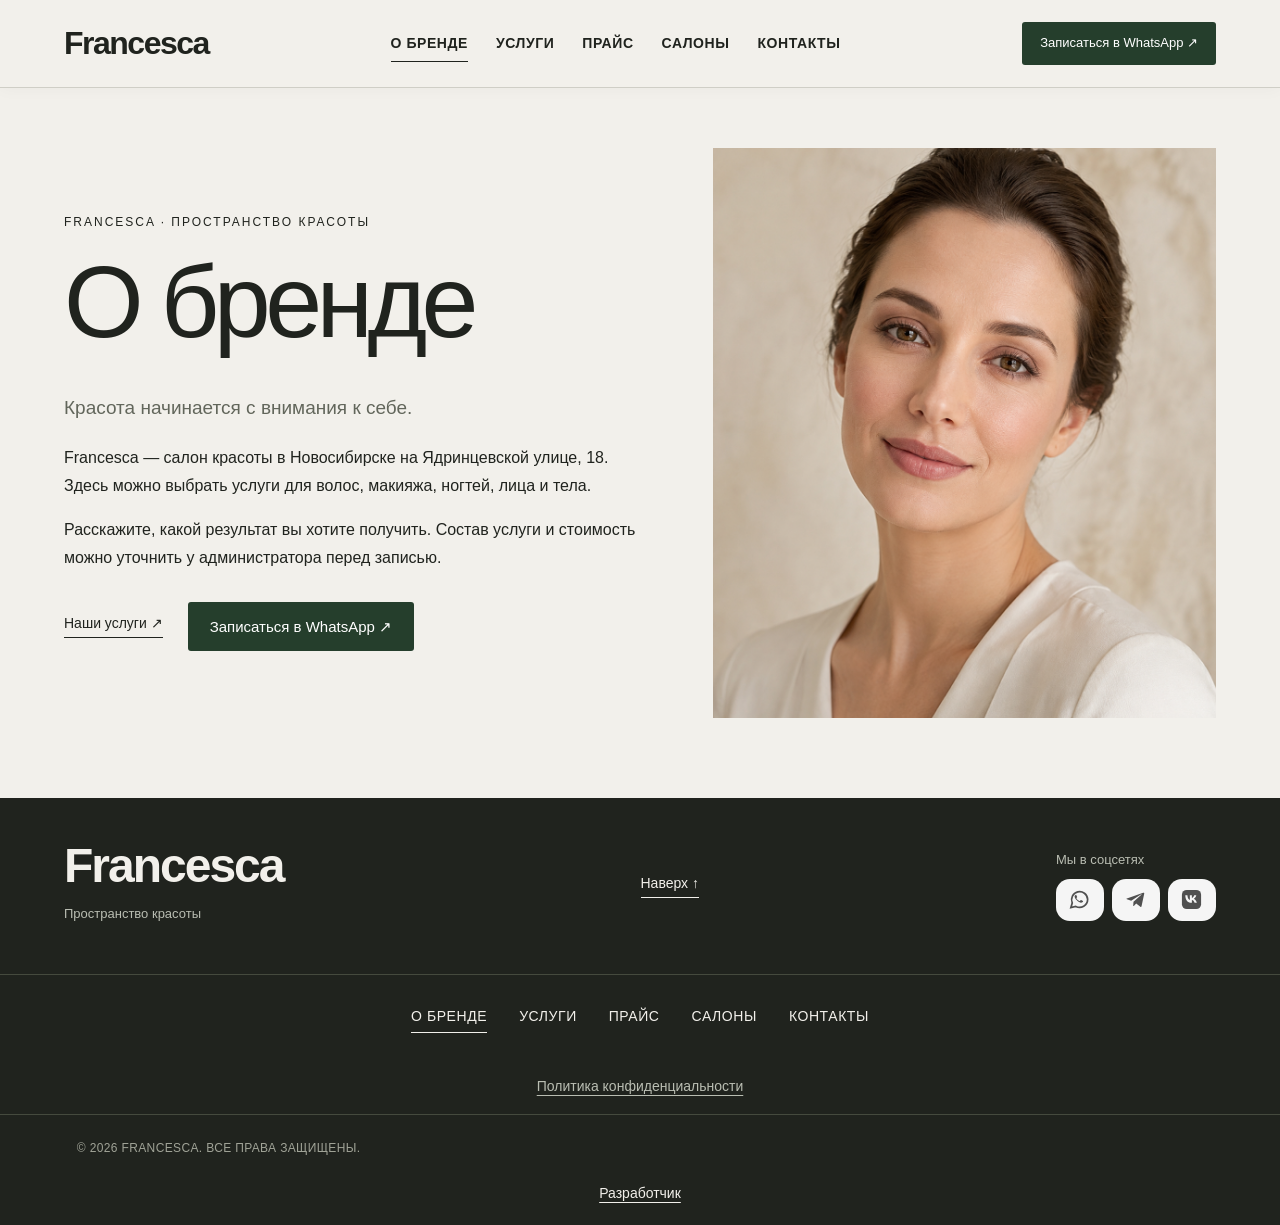
==== about.html @ befc6497 "Публикация сайта Francesca" ====
<!doctype html><html lang="ru"><head><meta charset="utf-8"><meta name="viewport" content="width=device-width,initial-scale=1"><title>Francesca — О бренде</title><meta name="description" content="О бренде студии красоты Francesca в Новосибирске"><style>
:root{--bg:#f2f0eb;--ink:#20231e;--line:#cfcec6;--accent:#b2c29b}*{box-sizing:border-box}html{scroll-behavior:smooth}body{margin:0;background:var(--bg);color:var(--ink);font:16px Arial,sans-serif}a{color:inherit;text-decoration:none}header{display:flex;align-items:center;justify-content:space-between;padding:25px 5%;border-bottom:1px solid var(--line)}.logo{font-size:48px;font-weight:800;letter-spacing:-4px}.brand-note{font-size:12px;letter-spacing:2px;margin-left:25px}.toplink{font-size:14px;border-bottom:1px solid;padding-bottom:6px}main{max-width:1500px;margin:auto;padding:0 5%}.hero{padding:65px 0 50px}.eyebrow{text-transform:uppercase;font-size:12px;letter-spacing:2px}.hero-row{display:flex;align-items:flex-end;justify-content:space-between;gap:30px}h1{font-size:clamp(90px,14vw,190px);line-height:1;margin:22px 0 0;font-weight:400;letter-spacing:-.075em}.intro{max-width:325px;line-height:1.6;margin-bottom:12px;color:#62665b}.ribbon{overflow:hidden;background:var(--ink);color:var(--bg);padding:18px 0;white-space:nowrap;font-size:13px;letter-spacing:3px}.ribbon-track{display:flex;width:max-content;animation:marquee 30s linear infinite;will-change:transform}.ribbon span{display:block;flex-shrink:0;padding-right:2em} @keyframes marquee{from{transform:translateX(0)}to{transform:translateX(-50%)}} @media(prefers-reduced-motion:reduce){.ribbon-track{animation:none}}.content{display:grid;grid-template-columns:250px 1fr;gap:65px;padding:50px 0 90px}aside{align-self:start;position:sticky;top:25px}.section-label{font-size:12px;letter-spacing:2px;margin-bottom:25px;color:#6f7467}nav{display:grid;gap:6px}nav a{padding:14px 10px;border-bottom:1px solid var(--line);font-size:14px;display:flex;gap:13px}nav a:hover{background:#e0e4d6}nav small{color:#818677}aside p{font-size:13px;line-height:1.6;color:#74776d;margin-top:35px}.search{display:flex;align-items:center;border-bottom:1px solid var(--ink);gap:15px;padding:5px 0 17px;margin-bottom:40px}.search input{font:inherit;background:none;border:0;outline:none;width:100%;color:var(--ink)}.search:focus-within{outline:2px solid #718357;outline-offset:6px}.clear{background:none;border:0;font-size:22px;cursor:pointer;padding:0 8px}.group{scroll-margin-top:25px;border-bottom:1px solid var(--ink)}summary{list-style:none;cursor:pointer;padding:28px 0;display:flex;align-items:center;gap:24px}summary::-webkit-details-marker{display:none}.number{font-size:13px;color:#747a69}.group-title{flex:1}.group-title small{display:block;font-size:12px;letter-spacing:.04em;color:#717669;margin-bottom:9px}h2{font-weight:400;font-size:clamp(24px,3vw,36px);letter-spacing:-1px;margin:0}.plus{font-size:29px;font-weight:300}.group[open] .plus{transform:rotate(45deg)}.rows{padding:0 0 25px 42px}.row{display:flex;justify-content:space-between;gap:20px;padding:19px 0;border-top:1px solid var(--line);line-height:1.4}.price{white-space:nowrap;color:#666d5d;font-size:14px}.note{font-size:13px;color:#787d70;line-height:1.6;padding-top:25px}.empty{padding:30px 0;color:#6f7467}footer{background:var(--ink);color:var(--bg);padding:40px 5%;display:flex;align-items:center;justify-content:space-between;gap:20px}footer p{font-size:13px;color:#b9bdb2}.footer-brand{font-size:65px;letter-spacing:-5px;font-weight:bold}button,a,summary{-webkit-tap-highlight-color:transparent}a:focus-visible,summary:focus-visible,button:focus-visible{outline:2px solid #718357;outline-offset:5px}@media(max-width:760px){header{padding:20px 6%}.brand-note{display:none}.hero{padding:42px 0 30px}.hero-row{display:block}.intro{margin-top:25px}.content{display:block;padding-top:28px}aside{position:static;margin-bottom:28px}nav{display:flex;overflow-x:auto;gap:10px;padding-bottom:10px}nav a{white-space:nowrap;border:1px solid var(--line);padding:12px}.section-label,aside p{display:none}.rows{padding-left:0}summary{gap:15px}.row{font-size:15px}.price{font-size:12px}footer{align-items:flex-start}.ribbon{font-size:12px}.toplink{font-size:13px}}
.booking{display:inline-flex;align-items:center;justify-content:center;background:#253e2c;color:#fff;padding:15px 22px;font-size:15px;border-radius:3px;line-height:1.3;text-align:center;transition:background .2s}.booking:hover{background:#365b40}.booking-bottom{margin-top:22px}.header-actions{display:flex;align-items:center;gap:24px}@media(max-width:760px){.header-actions{gap:10px}.header-actions .toplink{display:none}.booking{font-size:14px;padding:13px 16px}} .location{border-top:1px solid var(--line);padding:45px 0 55px;display:flex;justify-content:space-between;align-items:center;gap:25px}.location h2{margin:14px 0}.location p{line-height:1.6;margin:0;color:#62665b}.location a{white-space:nowrap}@media(max-width:760px){.location{align-items:flex-start;flex-direction:column;padding:30px 0 40px}} .socials{display:flex;flex-direction:column;gap:12px}.socials-label{font-size:13px;color:#b9bdb2}.telegram-link{display:inline-flex;align-items:center;gap:10px;font-size:15px}.telegram-link svg{width:38px;height:38px;flex-shrink:0}.telegram-link:hover{color:#8bd0f5}@media(max-width:760px){footer{flex-wrap:wrap}.socials{order:3;flex-basis:100%;padding-top:20px;border-top:1px solid #4b5046}} .service-detail{display:block;padding:0}.service-detail>summary{padding:21px 0;gap:15px;font-size:16px}.service-name{flex:1}.service-toggle{font-size:24px;transition:transform .2s}.service-detail[open]>summary .service-toggle{transform:rotate(45deg)}.service-copy{color:#62665b;font-size:15px;line-height:1.7;padding:0 15px 24px 0}.service-copy ul{padding-left:20px}.service-copy .draft{font-size:13px}.beauty-layout{display:grid;grid-template-columns:minmax(0,1.2fr) minmax(200px,.8fr);gap:30px;padding-bottom:25px;align-items:start}.beauty-layout .rows{padding-left:0}.beauty-photo{margin:0}.beauty-photo img{display:block;width:100%;aspect-ratio:3/4;object-fit:cover}.beauty-photo figcaption{font-size:12px;color:#74776d;margin-top:10px}.content{grid-template-columns:200px minmax(0,1fr);gap:35px}@media(max-width:1050px){.beauty-layout{grid-template-columns:1fr}.beauty-photo{grid-row:1}.beauty-photo img{max-height:400px;object-position:center 35%}}@media(max-width:760px){.content{display:block}.service-detail>summary{font-size:15px;gap:10px}}.beauty-photo img{width:100%;height:auto;aspect-ratio:4/5;max-height:590px;object-fit:cover;object-position:center 30%}@media(max-width:1050px){.beauty-photo{width:min(100%,440px);justify-self:center}.beauty-photo img{height:auto;max-height:440px;aspect-ratio:4/5}}@media(max-width:760px){.beauty-photo{width:min(100%,360px)}.beauty-photo img{max-height:400px}} .beauty-photo img{transition:transform .55s ease,box-shadow .55s ease;transform-origin:center}@media(hover:hover) and (pointer:fine){.beauty-photo img:hover{box-shadow:0 18px 35px rgba(32,35,30,.16)}}@media(prefers-reduced-motion:reduce){.beauty-photo img{transition:none}.beauty-photo img:hover{transform:none}} .photo-tilt-surface{perspective:950px}.photo-tilt-surface img{transform:rotateX(var(--photo-x,0deg)) rotateY(var(--photo-y,0deg));transition:transform .4s ease-out,box-shadow .4s ease-out;backface-visibility:hidden}.photo-tilt-surface.is-tracking img{transition:transform .12s ease-out,box-shadow .4s ease-out}@media(prefers-reduced-motion:reduce){.photo-tilt-surface img{transform:none!important;transition:none!important}}.makeup-section-heading{display:flex;align-items:center;gap:24px;padding:28px 0}@media(max-width:760px){.makeup-section-heading{gap:15px}} 
.site-header{position:sticky;top:0;z-index:100;background:rgba(242,240,235,.96);backdrop-filter:blur(14px);min-height:88px;padding:16px 5%;gap:25px;box-shadow:0 2px 15px #20231e08}.site-header .logo{font-size:42px}.site-nav{display:flex;align-items:center;justify-content:center;gap:28px;padding:0;overflow:visible}.site-nav a{display:block;white-space:nowrap;padding:10px 0;border:0;border-bottom:1px solid transparent;font-size:14px;font-weight:600;text-transform:uppercase;letter-spacing:.04em}.site-nav a:hover{background:none;border-bottom-color:var(--ink)}.site-nav a[aria-current=page]{border-bottom-color:var(--ink)}.site-header .booking{font-size:13px;padding:13px 18px;white-space:nowrap}aside{top:110px}.group{scroll-margin-top:110px}html{scroll-padding-top:110px}.page-main{min-height:70vh;padding-top:60px;padding-bottom:80px}.page-main h1{font-size:clamp(56px,8vw,110px);letter-spacing:-.055em;margin:22px 0 38px}.page-main p{line-height:1.75}.page-lead{max-width:650px;color:#62665b;font-size:19px}.brand-layout{display:grid;grid-template-columns:1.15fr 1fr;gap:70px;align-items:center}.brand-layout img{width:100%;max-height:570px;object-fit:cover;aspect-ratio:4/5}.page-actions{display:flex;gap:25px;align-items:center;margin-top:30px;flex-wrap:wrap}.service-grid{display:grid;grid-template-columns:repeat(3,1fr);gap:35px;margin-top:40px}.service-card img{width:100%;aspect-ratio:4/5;object-fit:cover;max-height:350px}.service-card h2{font-size:26px;margin:20px 0 10px}.service-card p{color:#62665b}.service-card .toplink{display:inline-block;margin:8px 0 20px}.address-panel{padding:35px 0;border-top:1px solid var(--line);border-bottom:1px solid var(--line);margin:30px 0;max-width:850px}.contact-list{max-width:850px}.contact-item{padding:25px 0;border-bottom:1px solid var(--line);display:flex;justify-content:space-between;gap:20px;align-items:center}.contact-item h2{font-size:25px}.contact-item p{margin:8px 0 0;color:#62665b}@media(max-width:1050px){.site-nav{gap:16px}.site-header{gap:15px}.site-header .booking{max-width:155px;white-space:normal}.service-grid{grid-template-columns:repeat(2,1fr)}}@media(max-width:760px){.site-header{flex-wrap:wrap;padding:12px 6%;gap:8px;min-height:120px}.site-header .logo{font-size:36px}.site-header .booking{margin-left:auto;max-width:none}.site-nav{order:3;flex-basis:100%;justify-content:flex-start;overflow-x:auto;gap:23px;padding:4px 0;flex-wrap:nowrap}.site-nav a{font-size:12px;white-space:nowrap;padding:8px 0}.brand-layout{grid-template-columns:1fr;gap:30px}.brand-layout img{max-height:420px}.service-grid{grid-template-columns:1fr}.page-main{padding-top:35px}.contact-item{align-items:flex-start;flex-direction:column}.group{scroll-margin-top:145px}html{scroll-padding-top:145px}}
.developer-credit{background:#20231e;color:#b9bdb2;border-top:1px solid #454a3e;padding:20px 6%;text-align:center;font-size:14px;line-height:1.6}.developer-credit a{color:#f2f0eb;text-decoration:underline;text-underline-offset:4px}.developer-credit a:hover{color:#8bd0f5}.site-header .logo{font-size:32px;letter-spacing:-1.5px;font-weight:600}.footer-brand{font-size:48px;letter-spacing:-2px}.brand-word{font-size:clamp(60px,16vw,230px);letter-spacing:-.065em}.home .site-header .logo{font-size:32px}@media(max-width:1050px){.site-nav{gap:16px}.site-header{gap:15px;padding-left:3%;padding-right:3%}.site-header .logo,.home .site-header .logo{font-size:27px}}@media(max-width:760px){.site-header .logo,.home .site-header .logo{font-size:30px}.brand-word{font-size:16vw}.footer-brand{font-size:42px}}
.francesca-loader{position:fixed;inset:0;z-index:10000;background:#050505;color:#f5f4ef;display:grid;place-items:center;transition:opacity .65s ease,visibility .65s;pointer-events:all}.francesca-loader.is-ready{opacity:0;visibility:hidden;pointer-events:none}.loader-frame{width:min(360px,78vw);height:min(510px,73svh);border:1px solid #777;display:flex;flex-direction:column;align-items:center;justify-content:center;position:relative}.loader-name{font:400 clamp(25px,6vw,37px) Georgia,serif;letter-spacing:3px}.loader-label{font:12px Arial,sans-serif;letter-spacing:5px;color:#999;margin-top:16px}.loader-line{width:70px;height:1px;background:#292929;overflow:hidden;margin-top:38px}.loader-line:after{content:'';display:block;width:40%;height:100%;background:#eee;animation:loading-line 1.1s ease-in-out infinite}.loader-frame:after{content:'';position:absolute;inset:-1px;border:1px solid #ddd;animation:frame-glow 2s ease-in-out infinite;pointer-events:none}@keyframes loading-line{from{transform:translateX(-110%)}to{transform:translateX(360%)}}@keyframes frame-glow{50%{opacity:.2}}.home .hero-art{animation:living-flower 18s ease-in-out infinite alternate;transform-origin:58% 45%;filter:url(#flower-flow);will-change:transform}@keyframes living-flower{0%{transform:scale(1.04) rotate(-1deg)}50%{transform:scale(1.09) rotate(.5deg) translateY(-.6%)}100%{transform:scale(1.055) rotate(1.1deg) translateX(-.5%)}}@media(prefers-reduced-motion:reduce){.home .hero-art{animation:none;filter:none;transform:scale(1.04)}.loader-line:after,.loader-frame:after{animation:none}.francesca-loader{transition:none}}
.footer-nav{display:flex;justify-content:center;align-items:center;flex-wrap:wrap;gap:18px 32px;background:#20231e;color:#f2f0eb;padding:25px 6%;border-top:1px solid #454a3e}.footer-nav a{display:block;padding:8px 0;border:0;border-bottom:1px solid transparent;font-size:14px;letter-spacing:.04em;text-transform:uppercase}.footer-nav a:hover,.footer-nav a[aria-current="page"]{background:none;border-bottom-color:currentColor}@media(max-width:760px){.footer-nav{gap:12px 22px;overflow:visible}.footer-nav a{font-size:13px;padding:8px 0}}.copyright{background:#20231e;color:#a0a397;border-top:1px solid #454a3e;padding:24px 6%;font-size:12px;line-height:1.6;letter-spacing:.03em}.copyright+.developer-credit{border-top:0;padding-top:0}@media(max-width:760px){.copyright{text-align:center}}.social-links{display:flex;flex-wrap:wrap;gap:14px 22px}.social-link{display:inline-flex;align-items:center;gap:9px;font-size:14px}.social-link:hover{color:#8bd0f5}.social-icon{display:inline-flex;align-items:center;justify-content:center;width:32px;height:32px;border-radius:50%;color:white;font-size:18px}.telegram-icon{background:#229ed9}.whatsapp-icon{background:#21834b}.vk-icon{background:#0077ff;font-size:13px;font-weight:bold}footer{flex-wrap:wrap}.social-links{gap:8px}.social-links .social-link{display:inline-flex;align-items:center;justify-content:center;width:48px;height:42px;border-radius:14px;background:#f5f5f5;color:#505050;padding:0;transition:background .2s,transform .2s}.social-links .social-link:hover{background:#e3e3e3;color:#252525;transform:translateY(-2px)}.social-link svg{display:block;flex-shrink:0}@media(prefers-reduced-motion:reduce){.social-links .social-link{transition:none}.social-links .social-link:hover{transform:none}}.privacy-footer-link{background:#20231e;color:#b9bdb2;padding:20px 6%;text-align:center;font-size:14px}.privacy-footer-link a{text-decoration:underline;text-underline-offset:4px}.privacy-footer-link a:hover{color:#fff}</style></head><body><script>document.body.insertAdjacentHTML("afterbegin","<div class=\"francesca-loader\" role=\"status\" aria-live=\"polite\" aria-label=\"Francesca \u2014 \u0437\u0430\u0433\u0440\u0443\u0437\u043a\u0430\"><div class=\"loader-frame\"><div class=\"loader-name\">Francesca</div><div class=\"loader-line\" aria-hidden=\"true\"></div><div class=\"loader-label\">\u0417\u0410\u0413\u0420\u0423\u0417\u041a\u0410</div></div></div>");</script><header class="site-header"><a href="index.html" class="logo" aria-label="Francesca — главная страница">Francesca</a><nav class="site-nav" aria-label="Основная навигация"><a href="about.html" aria-current="page">О бренде</a><a href="services.html">Услуги</a><a href="maks.html">Прайс</a><a href="salons.html">Салоны</a><a href="contacts.html">Контакты</a></nav><a class="booking" href="https://wa.me/79134507711?text=%D0%97%D0%B4%D1%80%D0%B0%D0%B2%D1%81%D1%82%D0%B2%D1%83%D0%B9%D1%82%D0%B5%21%20%D0%A5%D0%BE%D1%87%D1%83%20%D0%B7%D0%B0%D0%BF%D0%B8%D1%81%D0%B0%D1%82%D1%8C%D1%81%D1%8F%20%D0%B2%20maks." target="_blank" rel="noopener noreferrer">Записаться в WhatsApp ↗</a></header><main class="page-main"><div class="brand-layout"><div><div class="eyebrow">Francesca · Пространство красоты</div><h1>О бренде</h1><p class="page-lead">Красота начинается с внимания к себе.</p><p>Francesca — салон красоты в Новосибирске на Ядринцевской улице, 18. Здесь можно выбрать услуги для волос, макияжа, ногтей, лица и тела.</p><p>Расскажите, какой результат вы хотите получить. Состав услуги и стоимость можно уточнить у администратора перед записью.</p><div class="page-actions"><a class="toplink" href="services.html">Наши услуги ↗</a><a class="booking" href="https://wa.me/79134507711?text=%D0%97%D0%B4%D1%80%D0%B0%D0%B2%D1%81%D1%82%D0%B2%D1%83%D0%B9%D1%82%D0%B5%21%20%D0%A5%D0%BE%D1%87%D1%83%20%D0%B7%D0%B0%D0%BF%D0%B8%D1%81%D0%B0%D1%82%D1%8C%D1%81%D1%8F%20%D0%B2%20maks." target="_blank" rel="noopener noreferrer">Записаться в WhatsApp ↗</a></div></div><img src="makeup.png" alt="Естественный макияж — вдохновение для образа" width="1086" height="1449"></div></main><footer><div><a href="index.html" class="footer-brand" aria-label="Francesca — главная страница">Francesca</a><p>Пространство красоты</p></div><a href="#" class="toplink">Наверх ↑</a><div class="socials"><span class="socials-label">Мы в соцсетях</span><div class="social-links"><a class="social-link" href="https://wa.me/79134507711" target="_blank" rel="noopener noreferrer" aria-label="WhatsApp" title="WhatsApp"><svg width="23" height="23" viewBox="0 0 24 24" fill="currentColor" aria-hidden="true"><path d="M20.5 11.8a8.4 8.4 0 0 1-12.4 7.4L3 20.5l1.4-4.9A8.4 8.4 0 1 1 20.5 11.8Z" fill="none" stroke="currentColor" stroke-width="1.8"/><path d="M8 7.3c-.5 0-1.1.8-1.1 1.6 0 2.1 3.4 5.8 6.5 6.5.9.2 2.1-.5 2.3-1.2.1-.3.1-.6-.1-.7l-1.9-.9c-.2-.1-.4 0-.6.3l-.6.7c-.2.2-.4.2-.7 0-1.3-.6-2.3-1.5-2.9-2.7-.2-.3-.1-.4.1-.6l.5-.7c.1-.2.1-.4 0-.6l-.9-1.8c-.1-.2-.3-.2-.6-.2Z"/></svg></a><a class="social-link" href="https://t.me/francesca_salon" target="_blank" rel="noopener noreferrer" aria-label="Telegram" title="Telegram"><svg width="23" height="23" viewBox="0 0 24 24" fill="currentColor" aria-hidden="true"><path d="m3 11 17-6c.8-.3 1.3.2 1.1 1l-2.8 13c-.1.8-.6 1-1.2.6l-4.4-3.3-2.2 2.1c-.3.3-.5.5-.9.5l.3-4.5 8.2-7.4c.4-.3-.1-.5-.5-.2L7.5 13.2 3.1 11.8c-.8-.3-.8-.6-.1-.8Z"/></svg></a><a class="social-link" href="https://vk.ru/club230383355" target="_blank" rel="noopener noreferrer" aria-label="ВКонтакте" title="ВКонтакте"><svg width="23" height="23" viewBox="0 0 24 24" fill="currentColor" aria-hidden="true"><rect x="2" y="2" width="20" height="20" rx="5"/><path d="M5.5 7.5h2.2c.2 3.2 1.6 4.6 2.6 4.9V7.5h2.1v2.8c1-.1 2-1.4 2.4-2.8H17c-.3 1.7-1.7 3.1-2.6 3.7.9.5 2.6 1.8 3.2 4.2h-2.4c-.5-1.5-1.5-2.7-2.8-2.8v2.8h-.3c-4.5 0-6.3-3-6.6-7.9Z" fill="#f5f5f5"/></svg></a></div></div></footer><nav class="footer-nav" aria-label="Навигация внизу страницы"><a href="about.html" aria-current="page">О бренде</a><a href="services.html">Услуги</a><a href="maks.html">Прайс</a><a href="salons.html">Салоны</a><a href="contacts.html">Контакты</a></nav><div class="privacy-footer-link"><a href="privacy.html">Политика конфиденциальности</a></div><div class="copyright">© 2026 FRANCESCA. ВСЕ ПРАВА ЗАЩИЩЕНЫ.</div><div class="developer-credit"><a href="https://t.me/maksim0_o" target="_blank" rel="noopener noreferrer" aria-label="Разработчик — открыть Telegram">Разработчик</a></div><script>
(()=>{const loader=document.querySelector('.francesca-loader');const start=performance.now();let done=false;function finish(){if(done)return;done=true;setTimeout(()=>{loader.classList.add('is-ready');setTimeout(()=>loader.remove(),700)},Math.max(0,850-(performance.now()-start)))}const primary=document.querySelector('.hero-art')||document.querySelector('main img');if(primary&&!primary.complete){primary.addEventListener('load',finish,{once:true});primary.addEventListener('error',finish,{once:true})}else finish();setTimeout(finish,6000);window.addEventListener('pageshow',e=>{if(e.persisted)loader.remove()});})();
</script></body></html>
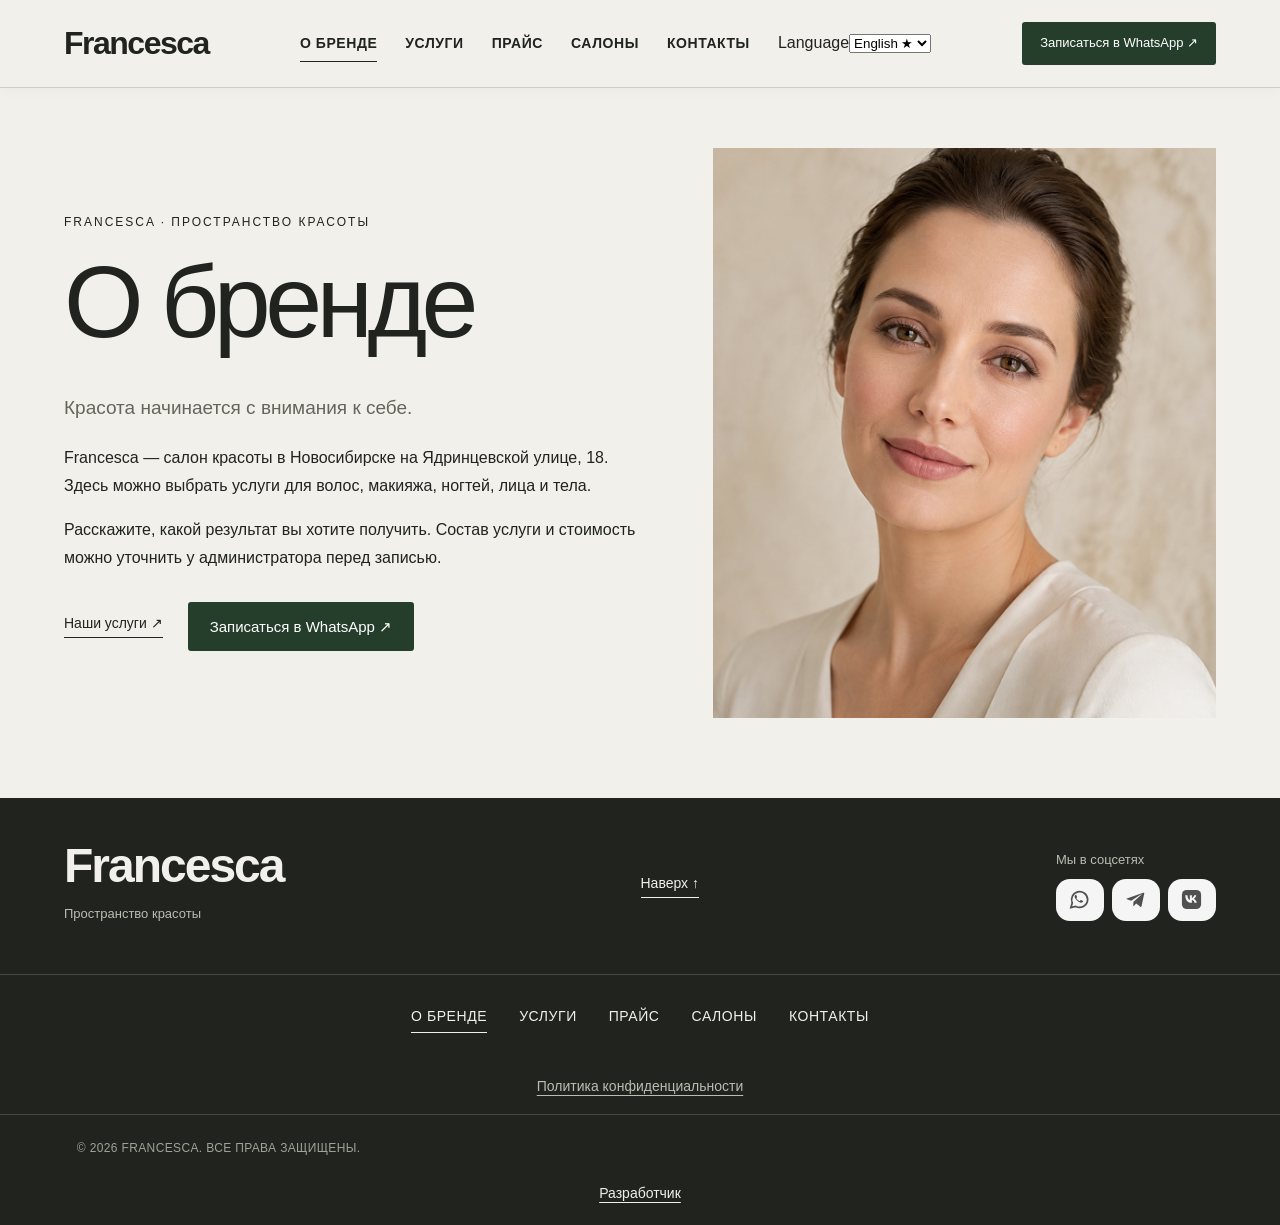
==== commit cf19977c: "Добавлены английский, русский и испанский языки" ====
--- a/about.html
+++ b/about.html
@@ -1,12 +1,12 @@
-<!doctype html><html lang="ru"><head><meta charset="utf-8"><meta name="viewport" content="width=device-width,initial-scale=1"><title>Francesca — О бренде</title><meta name="description" content="О бренде студии красоты Francesca в Новосибирске"><style>
+<!doctype html><html lang="en"><head><meta charset="utf-8"><meta name="viewport" content="width=device-width,initial-scale=1"><title>Francesca — О бренде</title><meta name="description" content="О бренде студии красоты Francesca в Новосибирске"><style>
 :root{--bg:#f2f0eb;--ink:#20231e;--line:#cfcec6;--accent:#b2c29b}*{box-sizing:border-box}html{scroll-behavior:smooth}body{margin:0;background:var(--bg);color:var(--ink);font:16px Arial,sans-serif}a{color:inherit;text-decoration:none}header{display:flex;align-items:center;justify-content:space-between;padding:25px 5%;border-bottom:1px solid var(--line)}.logo{font-size:48px;font-weight:800;letter-spacing:-4px}.brand-note{font-size:12px;letter-spacing:2px;margin-left:25px}.toplink{font-size:14px;border-bottom:1px solid;padding-bottom:6px}main{max-width:1500px;margin:auto;padding:0 5%}.hero{padding:65px 0 50px}.eyebrow{text-transform:uppercase;font-size:12px;letter-spacing:2px}.hero-row{display:flex;align-items:flex-end;justify-content:space-between;gap:30px}h1{font-size:clamp(90px,14vw,190px);line-height:1;margin:22px 0 0;font-weight:400;letter-spacing:-.075em}.intro{max-width:325px;line-height:1.6;margin-bottom:12px;color:#62665b}.ribbon{overflow:hidden;background:var(--ink);color:var(--bg);padding:18px 0;white-space:nowrap;font-size:13px;letter-spacing:3px}.ribbon-track{display:flex;width:max-content;animation:marquee 30s linear infinite;will-change:transform}.ribbon span{display:block;flex-shrink:0;padding-right:2em} @keyframes marquee{from{transform:translateX(0)}to{transform:translateX(-50%)}} @media(prefers-reduced-motion:reduce){.ribbon-track{animation:none}}.content{display:grid;grid-template-columns:250px 1fr;gap:65px;padding:50px 0 90px}aside{align-self:start;position:sticky;top:25px}.section-label{font-size:12px;letter-spacing:2px;margin-bottom:25px;color:#6f7467}nav{display:grid;gap:6px}nav a{padding:14px 10px;border-bottom:1px solid var(--line);font-size:14px;display:flex;gap:13px}nav a:hover{background:#e0e4d6}nav small{color:#818677}aside p{font-size:13px;line-height:1.6;color:#74776d;margin-top:35px}.search{display:flex;align-items:center;border-bottom:1px solid var(--ink);gap:15px;padding:5px 0 17px;margin-bottom:40px}.search input{font:inherit;background:none;border:0;outline:none;width:100%;color:var(--ink)}.search:focus-within{outline:2px solid #718357;outline-offset:6px}.clear{background:none;border:0;font-size:22px;cursor:pointer;padding:0 8px}.group{scroll-margin-top:25px;border-bottom:1px solid var(--ink)}summary{list-style:none;cursor:pointer;padding:28px 0;display:flex;align-items:center;gap:24px}summary::-webkit-details-marker{display:none}.number{font-size:13px;color:#747a69}.group-title{flex:1}.group-title small{display:block;font-size:12px;letter-spacing:.04em;color:#717669;margin-bottom:9px}h2{font-weight:400;font-size:clamp(24px,3vw,36px);letter-spacing:-1px;margin:0}.plus{font-size:29px;font-weight:300}.group[open] .plus{transform:rotate(45deg)}.rows{padding:0 0 25px 42px}.row{display:flex;justify-content:space-between;gap:20px;padding:19px 0;border-top:1px solid var(--line);line-height:1.4}.price{white-space:nowrap;color:#666d5d;font-size:14px}.note{font-size:13px;color:#787d70;line-height:1.6;padding-top:25px}.empty{padding:30px 0;color:#6f7467}footer{background:var(--ink);color:var(--bg);padding:40px 5%;display:flex;align-items:center;justify-content:space-between;gap:20px}footer p{font-size:13px;color:#b9bdb2}.footer-brand{font-size:65px;letter-spacing:-5px;font-weight:bold}button,a,summary{-webkit-tap-highlight-color:transparent}a:focus-visible,summary:focus-visible,button:focus-visible{outline:2px solid #718357;outline-offset:5px}@media(max-width:760px){header{padding:20px 6%}.brand-note{display:none}.hero{padding:42px 0 30px}.hero-row{display:block}.intro{margin-top:25px}.content{display:block;padding-top:28px}aside{position:static;margin-bottom:28px}nav{display:flex;overflow-x:auto;gap:10px;padding-bottom:10px}nav a{white-space:nowrap;border:1px solid var(--line);padding:12px}.section-label,aside p{display:none}.rows{padding-left:0}summary{gap:15px}.row{font-size:15px}.price{font-size:12px}footer{align-items:flex-start}.ribbon{font-size:12px}.toplink{font-size:13px}}
 .booking{display:inline-flex;align-items:center;justify-content:center;background:#253e2c;color:#fff;padding:15px 22px;font-size:15px;border-radius:3px;line-height:1.3;text-align:center;transition:background .2s}.booking:hover{background:#365b40}.booking-bottom{margin-top:22px}.header-actions{display:flex;align-items:center;gap:24px}@media(max-width:760px){.header-actions{gap:10px}.header-actions .toplink{display:none}.booking{font-size:14px;padding:13px 16px}} .location{border-top:1px solid var(--line);padding:45px 0 55px;display:flex;justify-content:space-between;align-items:center;gap:25px}.location h2{margin:14px 0}.location p{line-height:1.6;margin:0;color:#62665b}.location a{white-space:nowrap}@media(max-width:760px){.location{align-items:flex-start;flex-direction:column;padding:30px 0 40px}} .socials{display:flex;flex-direction:column;gap:12px}.socials-label{font-size:13px;color:#b9bdb2}.telegram-link{display:inline-flex;align-items:center;gap:10px;font-size:15px}.telegram-link svg{width:38px;height:38px;flex-shrink:0}.telegram-link:hover{color:#8bd0f5}@media(max-width:760px){footer{flex-wrap:wrap}.socials{order:3;flex-basis:100%;padding-top:20px;border-top:1px solid #4b5046}} .service-detail{display:block;padding:0}.service-detail>summary{padding:21px 0;gap:15px;font-size:16px}.service-name{flex:1}.service-toggle{font-size:24px;transition:transform .2s}.service-detail[open]>summary .service-toggle{transform:rotate(45deg)}.service-copy{color:#62665b;font-size:15px;line-height:1.7;padding:0 15px 24px 0}.service-copy ul{padding-left:20px}.service-copy .draft{font-size:13px}.beauty-layout{display:grid;grid-template-columns:minmax(0,1.2fr) minmax(200px,.8fr);gap:30px;padding-bottom:25px;align-items:start}.beauty-layout .rows{padding-left:0}.beauty-photo{margin:0}.beauty-photo img{display:block;width:100%;aspect-ratio:3/4;object-fit:cover}.beauty-photo figcaption{font-size:12px;color:#74776d;margin-top:10px}.content{grid-template-columns:200px minmax(0,1fr);gap:35px}@media(max-width:1050px){.beauty-layout{grid-template-columns:1fr}.beauty-photo{grid-row:1}.beauty-photo img{max-height:400px;object-position:center 35%}}@media(max-width:760px){.content{display:block}.service-detail>summary{font-size:15px;gap:10px}}.beauty-photo img{width:100%;height:auto;aspect-ratio:4/5;max-height:590px;object-fit:cover;object-position:center 30%}@media(max-width:1050px){.beauty-photo{width:min(100%,440px);justify-self:center}.beauty-photo img{height:auto;max-height:440px;aspect-ratio:4/5}}@media(max-width:760px){.beauty-photo{width:min(100%,360px)}.beauty-photo img{max-height:400px}} .beauty-photo img{transition:transform .55s ease,box-shadow .55s ease;transform-origin:center}@media(hover:hover) and (pointer:fine){.beauty-photo img:hover{box-shadow:0 18px 35px rgba(32,35,30,.16)}}@media(prefers-reduced-motion:reduce){.beauty-photo img{transition:none}.beauty-photo img:hover{transform:none}} .photo-tilt-surface{perspective:950px}.photo-tilt-surface img{transform:rotateX(var(--photo-x,0deg)) rotateY(var(--photo-y,0deg));transition:transform .4s ease-out,box-shadow .4s ease-out;backface-visibility:hidden}.photo-tilt-surface.is-tracking img{transition:transform .12s ease-out,box-shadow .4s ease-out}@media(prefers-reduced-motion:reduce){.photo-tilt-surface img{transform:none!important;transition:none!important}}.makeup-section-heading{display:flex;align-items:center;gap:24px;padding:28px 0}@media(max-width:760px){.makeup-section-heading{gap:15px}} 
 .site-header{position:sticky;top:0;z-index:100;background:rgba(242,240,235,.96);backdrop-filter:blur(14px);min-height:88px;padding:16px 5%;gap:25px;box-shadow:0 2px 15px #20231e08}.site-header .logo{font-size:42px}.site-nav{display:flex;align-items:center;justify-content:center;gap:28px;padding:0;overflow:visible}.site-nav a{display:block;white-space:nowrap;padding:10px 0;border:0;border-bottom:1px solid transparent;font-size:14px;font-weight:600;text-transform:uppercase;letter-spacing:.04em}.site-nav a:hover{background:none;border-bottom-color:var(--ink)}.site-nav a[aria-current=page]{border-bottom-color:var(--ink)}.site-header .booking{font-size:13px;padding:13px 18px;white-space:nowrap}aside{top:110px}.group{scroll-margin-top:110px}html{scroll-padding-top:110px}.page-main{min-height:70vh;padding-top:60px;padding-bottom:80px}.page-main h1{font-size:clamp(56px,8vw,110px);letter-spacing:-.055em;margin:22px 0 38px}.page-main p{line-height:1.75}.page-lead{max-width:650px;color:#62665b;font-size:19px}.brand-layout{display:grid;grid-template-columns:1.15fr 1fr;gap:70px;align-items:center}.brand-layout img{width:100%;max-height:570px;object-fit:cover;aspect-ratio:4/5}.page-actions{display:flex;gap:25px;align-items:center;margin-top:30px;flex-wrap:wrap}.service-grid{display:grid;grid-template-columns:repeat(3,1fr);gap:35px;margin-top:40px}.service-card img{width:100%;aspect-ratio:4/5;object-fit:cover;max-height:350px}.service-card h2{font-size:26px;margin:20px 0 10px}.service-card p{color:#62665b}.service-card .toplink{display:inline-block;margin:8px 0 20px}.address-panel{padding:35px 0;border-top:1px solid var(--line);border-bottom:1px solid var(--line);margin:30px 0;max-width:850px}.contact-list{max-width:850px}.contact-item{padding:25px 0;border-bottom:1px solid var(--line);display:flex;justify-content:space-between;gap:20px;align-items:center}.contact-item h2{font-size:25px}.contact-item p{margin:8px 0 0;color:#62665b}@media(max-width:1050px){.site-nav{gap:16px}.site-header{gap:15px}.site-header .booking{max-width:155px;white-space:normal}.service-grid{grid-template-columns:repeat(2,1fr)}}@media(max-width:760px){.site-header{flex-wrap:wrap;padding:12px 6%;gap:8px;min-height:120px}.site-header .logo{font-size:36px}.site-header .booking{margin-left:auto;max-width:none}.site-nav{order:3;flex-basis:100%;justify-content:flex-start;overflow-x:auto;gap:23px;padding:4px 0;flex-wrap:nowrap}.site-nav a{font-size:12px;white-space:nowrap;padding:8px 0}.brand-layout{grid-template-columns:1fr;gap:30px}.brand-layout img{max-height:420px}.service-grid{grid-template-columns:1fr}.page-main{padding-top:35px}.contact-item{align-items:flex-start;flex-direction:column}.group{scroll-margin-top:145px}html{scroll-padding-top:145px}}
 .developer-credit{background:#20231e;color:#b9bdb2;border-top:1px solid #454a3e;padding:20px 6%;text-align:center;font-size:14px;line-height:1.6}.developer-credit a{color:#f2f0eb;text-decoration:underline;text-underline-offset:4px}.developer-credit a:hover{color:#8bd0f5}.site-header .logo{font-size:32px;letter-spacing:-1.5px;font-weight:600}.footer-brand{font-size:48px;letter-spacing:-2px}.brand-word{font-size:clamp(60px,16vw,230px);letter-spacing:-.065em}.home .site-header .logo{font-size:32px}@media(max-width:1050px){.site-nav{gap:16px}.site-header{gap:15px;padding-left:3%;padding-right:3%}.site-header .logo,.home .site-header .logo{font-size:27px}}@media(max-width:760px){.site-header .logo,.home .site-header .logo{font-size:30px}.brand-word{font-size:16vw}.footer-brand{font-size:42px}}
 .francesca-loader{position:fixed;inset:0;z-index:10000;background:#050505;color:#f5f4ef;display:grid;place-items:center;transition:opacity .65s ease,visibility .65s;pointer-events:all}.francesca-loader.is-ready{opacity:0;visibility:hidden;pointer-events:none}.loader-frame{width:min(360px,78vw);height:min(510px,73svh);border:1px solid #777;display:flex;flex-direction:column;align-items:center;justify-content:center;position:relative}.loader-name{font:400 clamp(25px,6vw,37px) Georgia,serif;letter-spacing:3px}.loader-label{font:12px Arial,sans-serif;letter-spacing:5px;color:#999;margin-top:16px}.loader-line{width:70px;height:1px;background:#292929;overflow:hidden;margin-top:38px}.loader-line:after{content:'';display:block;width:40%;height:100%;background:#eee;animation:loading-line 1.1s ease-in-out infinite}.loader-frame:after{content:'';position:absolute;inset:-1px;border:1px solid #ddd;animation:frame-glow 2s ease-in-out infinite;pointer-events:none}@keyframes loading-line{from{transform:translateX(-110%)}to{transform:translateX(360%)}}@keyframes frame-glow{50%{opacity:.2}}.home .hero-art{animation:living-flower 18s ease-in-out infinite alternate;transform-origin:58% 45%;filter:url(#flower-flow);will-change:transform}@keyframes living-flower{0%{transform:scale(1.04) rotate(-1deg)}50%{transform:scale(1.09) rotate(.5deg) translateY(-.6%)}100%{transform:scale(1.055) rotate(1.1deg) translateX(-.5%)}}@media(prefers-reduced-motion:reduce){.home .hero-art{animation:none;filter:none;transform:scale(1.04)}.loader-line:after,.loader-frame:after{animation:none}.francesca-loader{transition:none}}
-.footer-nav{display:flex;justify-content:center;align-items:center;flex-wrap:wrap;gap:18px 32px;background:#20231e;color:#f2f0eb;padding:25px 6%;border-top:1px solid #454a3e}.footer-nav a{display:block;padding:8px 0;border:0;border-bottom:1px solid transparent;font-size:14px;letter-spacing:.04em;text-transform:uppercase}.footer-nav a:hover,.footer-nav a[aria-current="page"]{background:none;border-bottom-color:currentColor}@media(max-width:760px){.footer-nav{gap:12px 22px;overflow:visible}.footer-nav a{font-size:13px;padding:8px 0}}.copyright{background:#20231e;color:#a0a397;border-top:1px solid #454a3e;padding:24px 6%;font-size:12px;line-height:1.6;letter-spacing:.03em}.copyright+.developer-credit{border-top:0;padding-top:0}@media(max-width:760px){.copyright{text-align:center}}.social-links{display:flex;flex-wrap:wrap;gap:14px 22px}.social-link{display:inline-flex;align-items:center;gap:9px;font-size:14px}.social-link:hover{color:#8bd0f5}.social-icon{display:inline-flex;align-items:center;justify-content:center;width:32px;height:32px;border-radius:50%;color:white;font-size:18px}.telegram-icon{background:#229ed9}.whatsapp-icon{background:#21834b}.vk-icon{background:#0077ff;font-size:13px;font-weight:bold}footer{flex-wrap:wrap}.social-links{gap:8px}.social-links .social-link{display:inline-flex;align-items:center;justify-content:center;width:48px;height:42px;border-radius:14px;background:#f5f5f5;color:#505050;padding:0;transition:background .2s,transform .2s}.social-links .social-link:hover{background:#e3e3e3;color:#252525;transform:translateY(-2px)}.social-link svg{display:block;flex-shrink:0}@media(prefers-reduced-motion:reduce){.social-links .social-link{transition:none}.social-links .social-link:hover{transform:none}}.privacy-footer-link{background:#20231e;color:#b9bdb2;padding:20px 6%;text-align:center;font-size:14px}.privacy-footer-link a{text-decoration:underline;text-underline-offset:4px}.privacy-footer-link a:hover{color:#fff}</style></head><body><script>document.body.insertAdjacentHTML("afterbegin","<div class=\"francesca-loader\" role=\"status\" aria-live=\"polite\" aria-label=\"Francesca \u2014 \u0437\u0430\u0433\u0440\u0443\u0437\u043a\u0430\"><div class=\"loader-frame\"><div class=\"loader-name\">Francesca</div><div class=\"loader-line\" aria-hidden=\"true\"></div><div class=\"loader-label\">\u0417\u0410\u0413\u0420\u0423\u0417\u041a\u0410</div></div></div>");</script><header class="site-header"><a href="index.html" class="logo" aria-label="Francesca — главная страница">Francesca</a><nav class="site-nav" aria-label="Основная навигация"><a href="about.html" aria-current="page">О бренде</a><a href="services.html">Услуги</a><a href="maks.html">Прайс</a><a href="salons.html">Салоны</a><a href="contacts.html">Контакты</a></nav><a class="booking" href="https://wa.me/79134507711?text=%D0%97%D0%B4%D1%80%D0%B0%D0%B2%D1%81%D1%82%D0%B2%D1%83%D0%B9%D1%82%D0%B5%21%20%D0%A5%D0%BE%D1%87%D1%83%20%D0%B7%D0%B0%D0%BF%D0%B8%D1%81%D0%B0%D1%82%D1%8C%D1%81%D1%8F%20%D0%B2%20maks." target="_blank" rel="noopener noreferrer">Записаться в WhatsApp ↗</a></header><main class="page-main"><div class="brand-layout"><div><div class="eyebrow">Francesca · Пространство красоты</div><h1>О бренде</h1><p class="page-lead">Красота начинается с внимания к себе.</p><p>Francesca — салон красоты в Новосибирске на Ядринцевской улице, 18. Здесь можно выбрать услуги для волос, макияжа, ногтей, лица и тела.</p><p>Расскажите, какой результат вы хотите получить. Состав услуги и стоимость можно уточнить у администратора перед записью.</p><div class="page-actions"><a class="toplink" href="services.html">Наши услуги ↗</a><a class="booking" href="https://wa.me/79134507711?text=%D0%97%D0%B4%D1%80%D0%B0%D0%B2%D1%81%D1%82%D0%B2%D1%83%D0%B9%D1%82%D0%B5%21%20%D0%A5%D0%BE%D1%87%D1%83%20%D0%B7%D0%B0%D0%BF%D0%B8%D1%81%D0%B0%D1%82%D1%8C%D1%81%D1%8F%20%D0%B2%20maks." target="_blank" rel="noopener noreferrer">Записаться в WhatsApp ↗</a></div></div><img src="makeup.png" alt="Естественный макияж — вдохновение для образа" width="1086" height="1449"></div></main><footer><div><a href="index.html" class="footer-brand" aria-label="Francesca — главная страница">Francesca</a><p>Пространство красоты</p></div><a href="#" class="toplink">Наверх ↑</a><div class="socials"><span class="socials-label">Мы в соцсетях</span><div class="social-links"><a class="social-link" href="https://wa.me/79134507711" target="_blank" rel="noopener noreferrer" aria-label="WhatsApp" title="WhatsApp"><svg width="23" height="23" viewBox="0 0 24 24" fill="currentColor" aria-hidden="true"><path d="M20.5 11.8a8.4 8.4 0 0 1-12.4 7.4L3 20.5l1.4-4.9A8.4 8.4 0 1 1 20.5 11.8Z" fill="none" stroke="currentColor" stroke-width="1.8"/><path d="M8 7.3c-.5 0-1.1.8-1.1 1.6 0 2.1 3.4 5.8 6.5 6.5.9.2 2.1-.5 2.3-1.2.1-.3.1-.6-.1-.7l-1.9-.9c-.2-.1-.4 0-.6.3l-.6.7c-.2.2-.4.2-.7 0-1.3-.6-2.3-1.5-2.9-2.7-.2-.3-.1-.4.1-.6l.5-.7c.1-.2.1-.4 0-.6l-.9-1.8c-.1-.2-.3-.2-.6-.2Z"/></svg></a><a class="social-link" href="https://t.me/francesca_salon" target="_blank" rel="noopener noreferrer" aria-label="Telegram" title="Telegram"><svg width="23" height="23" viewBox="0 0 24 24" fill="currentColor" aria-hidden="true"><path d="m3 11 17-6c.8-.3 1.3.2 1.1 1l-2.8 13c-.1.8-.6 1-1.2.6l-4.4-3.3-2.2 2.1c-.3.3-.5.5-.9.5l.3-4.5 8.2-7.4c.4-.3-.1-.5-.5-.2L7.5 13.2 3.1 11.8c-.8-.3-.8-.6-.1-.8Z"/></svg></a><a class="social-link" href="https://vk.ru/club230383355" target="_blank" rel="noopener noreferrer" aria-label="ВКонтакте" title="ВКонтакте"><svg width="23" height="23" viewBox="0 0 24 24" fill="currentColor" aria-hidden="true"><rect x="2" y="2" width="20" height="20" rx="5"/><path d="M5.5 7.5h2.2c.2 3.2 1.6 4.6 2.6 4.9V7.5h2.1v2.8c1-.1 2-1.4 2.4-2.8H17c-.3 1.7-1.7 3.1-2.6 3.7.9.5 2.6 1.8 3.2 4.2h-2.4c-.5-1.5-1.5-2.7-2.8-2.8v2.8h-.3c-4.5 0-6.3-3-6.6-7.9Z" fill="#f5f5f5"/></svg></a></div></div></footer><nav class="footer-nav" aria-label="Навигация внизу страницы"><a href="about.html" aria-current="page">О бренде</a><a href="services.html">Услуги</a><a href="maks.html">Прайс</a><a href="salons.html">Салоны</a><a href="contacts.html">Контакты</a></nav><div class="privacy-footer-link"><a href="privacy.html">Политика конфиденциальности</a></div><div class="copyright">© 2026 FRANCESCA. ВСЕ ПРАВА ЗАЩИЩЕНЫ.</div><div class="developer-credit"><a href="https://t.me/maksim0_o" target="_blank" rel="noopener noreferrer" aria-label="Разработчик — открыть Telegram">Разработчик</a></div><script>
+.footer-nav{display:flex;justify-content:center;align-items:center;flex-wrap:wrap;gap:18px 32px;background:#20231e;color:#f2f0eb;padding:25px 6%;border-top:1px solid #454a3e}.footer-nav a{display:block;padding:8px 0;border:0;border-bottom:1px solid transparent;font-size:14px;letter-spacing:.04em;text-transform:uppercase}.footer-nav a:hover,.footer-nav a[aria-current="page"]{background:none;border-bottom-color:currentColor}@media(max-width:760px){.footer-nav{gap:12px 22px;overflow:visible}.footer-nav a{font-size:13px;padding:8px 0}}.copyright{background:#20231e;color:#a0a397;border-top:1px solid #454a3e;padding:24px 6%;font-size:12px;line-height:1.6;letter-spacing:.03em}.copyright+.developer-credit{border-top:0;padding-top:0}@media(max-width:760px){.copyright{text-align:center}}.social-links{display:flex;flex-wrap:wrap;gap:14px 22px}.social-link{display:inline-flex;align-items:center;gap:9px;font-size:14px}.social-link:hover{color:#8bd0f5}.social-icon{display:inline-flex;align-items:center;justify-content:center;width:32px;height:32px;border-radius:50%;color:white;font-size:18px}.telegram-icon{background:#229ed9}.whatsapp-icon{background:#21834b}.vk-icon{background:#0077ff;font-size:13px;font-weight:bold}footer{flex-wrap:wrap}.social-links{gap:8px}.social-links .social-link{display:inline-flex;align-items:center;justify-content:center;width:48px;height:42px;border-radius:14px;background:#f5f5f5;color:#505050;padding:0;transition:background .2s,transform .2s}.social-links .social-link:hover{background:#e3e3e3;color:#252525;transform:translateY(-2px)}.social-link svg{display:block;flex-shrink:0}@media(prefers-reduced-motion:reduce){.social-links .social-link{transition:none}.social-links .social-link:hover{transform:none}}.privacy-footer-link{background:#20231e;color:#b9bdb2;padding:20px 6%;text-align:center;font-size:14px}.privacy-footer-link a{text-decoration:underline;text-underline-offset:4px}.privacy-footer-link a:hover{color:#fff}</style><link rel="stylesheet" href="language.css"></head><body><script>document.body.insertAdjacentHTML("afterbegin","<div class=\"francesca-loader\" role=\"status\" aria-live=\"polite\" aria-label=\"Francesca \u2014 \u0437\u0430\u0433\u0440\u0443\u0437\u043a\u0430\"><div class=\"loader-frame\"><div class=\"loader-name\">Francesca</div><div class=\"loader-line\" aria-hidden=\"true\"></div><div class=\"loader-label\">\u0417\u0410\u0413\u0420\u0423\u0417\u041a\u0410</div></div></div>");</script><header class="site-header"><a href="index.html" class="logo" aria-label="Francesca — главная страница">Francesca</a><nav class="site-nav" aria-label="Основная навигация"><a href="about.html" aria-current="page">О бренде</a><a href="services.html">Услуги</a><a href="maks.html">Прайс</a><a href="salons.html">Салоны</a><a href="contacts.html">Контакты</a><label class="language-switcher"><span class="language-switcher-label">Language</span><select class="language-select" aria-label="Language"><option value="en">English ★</option><option value="ru">Русский</option><option value="es">Español</option></select></label></nav><a class="booking" href="https://wa.me/79134507711?text=%D0%97%D0%B4%D1%80%D0%B0%D0%B2%D1%81%D1%82%D0%B2%D1%83%D0%B9%D1%82%D0%B5%21%20%D0%A5%D0%BE%D1%87%D1%83%20%D0%B7%D0%B0%D0%BF%D0%B8%D1%81%D0%B0%D1%82%D1%8C%D1%81%D1%8F%20%D0%B2%20maks." target="_blank" rel="noopener noreferrer">Записаться в WhatsApp ↗</a></header><main class="page-main"><div class="brand-layout"><div><div class="eyebrow">Francesca · Пространство красоты</div><h1>О бренде</h1><p class="page-lead">Красота начинается с внимания к себе.</p><p>Francesca — салон красоты в Новосибирске на Ядринцевской улице, 18. Здесь можно выбрать услуги для волос, макияжа, ногтей, лица и тела.</p><p>Расскажите, какой результат вы хотите получить. Состав услуги и стоимость можно уточнить у администратора перед записью.</p><div class="page-actions"><a class="toplink" href="services.html">Наши услуги ↗</a><a class="booking" href="https://wa.me/79134507711?text=%D0%97%D0%B4%D1%80%D0%B0%D0%B2%D1%81%D1%82%D0%B2%D1%83%D0%B9%D1%82%D0%B5%21%20%D0%A5%D0%BE%D1%87%D1%83%20%D0%B7%D0%B0%D0%BF%D0%B8%D1%81%D0%B0%D1%82%D1%8C%D1%81%D1%8F%20%D0%B2%20maks." target="_blank" rel="noopener noreferrer">Записаться в WhatsApp ↗</a></div></div><img src="makeup.png" alt="Естественный макияж — вдохновение для образа" width="1086" height="1449"></div></main><footer><div><a href="index.html" class="footer-brand" aria-label="Francesca — главная страница">Francesca</a><p>Пространство красоты</p></div><a href="#" class="toplink">Наверх ↑</a><div class="socials"><span class="socials-label">Мы в соцсетях</span><div class="social-links"><a class="social-link" href="https://wa.me/79134507711" target="_blank" rel="noopener noreferrer" aria-label="WhatsApp" title="WhatsApp"><svg width="23" height="23" viewBox="0 0 24 24" fill="currentColor" aria-hidden="true"><path d="M20.5 11.8a8.4 8.4 0 0 1-12.4 7.4L3 20.5l1.4-4.9A8.4 8.4 0 1 1 20.5 11.8Z" fill="none" stroke="currentColor" stroke-width="1.8"/><path d="M8 7.3c-.5 0-1.1.8-1.1 1.6 0 2.1 3.4 5.8 6.5 6.5.9.2 2.1-.5 2.3-1.2.1-.3.1-.6-.1-.7l-1.9-.9c-.2-.1-.4 0-.6.3l-.6.7c-.2.2-.4.2-.7 0-1.3-.6-2.3-1.5-2.9-2.7-.2-.3-.1-.4.1-.6l.5-.7c.1-.2.1-.4 0-.6l-.9-1.8c-.1-.2-.3-.2-.6-.2Z"/></svg></a><a class="social-link" href="https://t.me/francesca_salon" target="_blank" rel="noopener noreferrer" aria-label="Telegram" title="Telegram"><svg width="23" height="23" viewBox="0 0 24 24" fill="currentColor" aria-hidden="true"><path d="m3 11 17-6c.8-.3 1.3.2 1.1 1l-2.8 13c-.1.8-.6 1-1.2.6l-4.4-3.3-2.2 2.1c-.3.3-.5.5-.9.5l.3-4.5 8.2-7.4c.4-.3-.1-.5-.5-.2L7.5 13.2 3.1 11.8c-.8-.3-.8-.6-.1-.8Z"/></svg></a><a class="social-link" href="https://vk.ru/club230383355" target="_blank" rel="noopener noreferrer" aria-label="ВКонтакте" title="ВКонтакте"><svg width="23" height="23" viewBox="0 0 24 24" fill="currentColor" aria-hidden="true"><rect x="2" y="2" width="20" height="20" rx="5"/><path d="M5.5 7.5h2.2c.2 3.2 1.6 4.6 2.6 4.9V7.5h2.1v2.8c1-.1 2-1.4 2.4-2.8H17c-.3 1.7-1.7 3.1-2.6 3.7.9.5 2.6 1.8 3.2 4.2h-2.4c-.5-1.5-1.5-2.7-2.8-2.8v2.8h-.3c-4.5 0-6.3-3-6.6-7.9Z" fill="#f5f5f5"/></svg></a></div></div></footer><nav class="footer-nav" aria-label="Навигация внизу страницы"><a href="about.html" aria-current="page">О бренде</a><a href="services.html">Услуги</a><a href="maks.html">Прайс</a><a href="salons.html">Салоны</a><a href="contacts.html">Контакты</a></nav><div class="privacy-footer-link"><a href="privacy.html">Политика конфиденциальности</a></div><div class="copyright">© 2026 FRANCESCA. ВСЕ ПРАВА ЗАЩИЩЕНЫ.</div><div class="developer-credit"><a href="https://t.me/maksim0_o" target="_blank" rel="noopener noreferrer" aria-label="Разработчик — открыть Telegram">Разработчик</a></div><script>
 (()=>{const loader=document.querySelector('.francesca-loader');const start=performance.now();let done=false;function finish(){if(done)return;done=true;setTimeout(()=>{loader.classList.add('is-ready');setTimeout(()=>loader.remove(),700)},Math.max(0,850-(performance.now()-start)))}const primary=document.querySelector('.hero-art')||document.querySelector('main img');if(primary&&!primary.complete){primary.addEventListener('load',finish,{once:true});primary.addEventListener('error',finish,{once:true})}else finish();setTimeout(finish,6000);window.addEventListener('pageshow',e=>{if(e.persisted)loader.remove()});})();
-</script></body></html>
+</script><script src="language.js"></script></body></html>
 
 
 
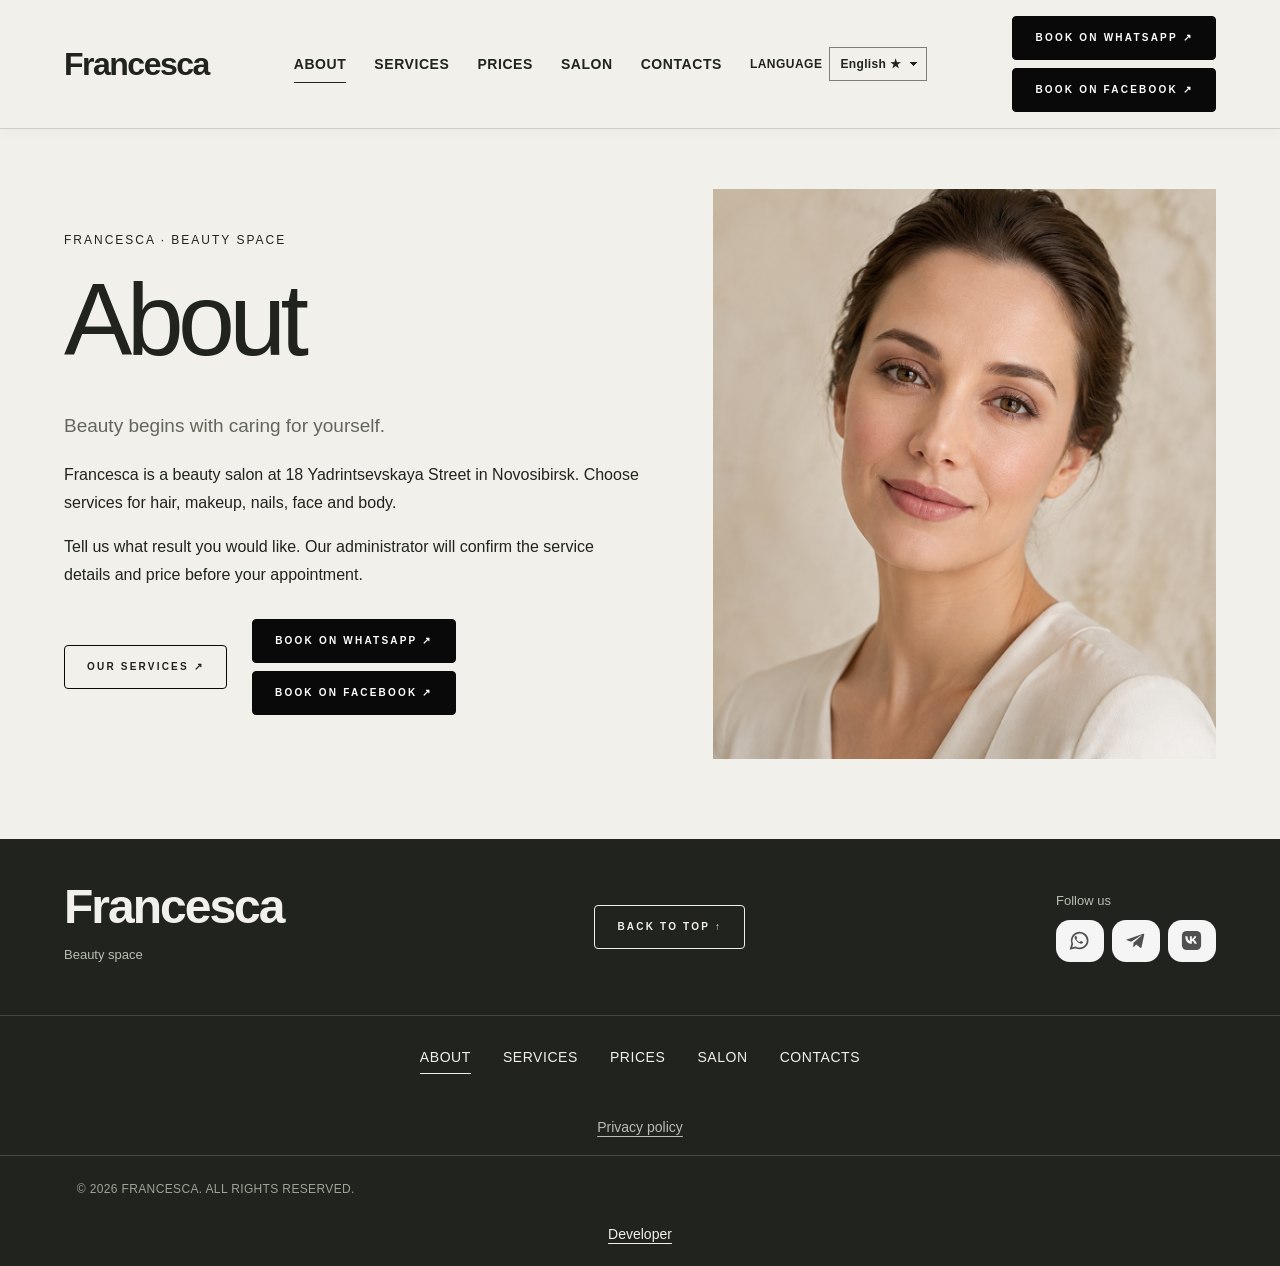
==== commit 452d8cc9: "Unify button styling across the site" ====
--- a/about.html
+++ b/about.html
@@ -4,7 +4,7 @@
 .site-header{position:sticky;top:0;z-index:100;background:rgba(242,240,235,.96);backdrop-filter:blur(14px);min-height:88px;padding:16px 5%;gap:25px;box-shadow:0 2px 15px #20231e08}.site-header .logo{font-size:42px}.site-nav{display:flex;align-items:center;justify-content:center;gap:28px;padding:0;overflow:visible}.site-nav a{display:block;white-space:nowrap;padding:10px 0;border:0;border-bottom:1px solid transparent;font-size:14px;font-weight:600;text-transform:uppercase;letter-spacing:.04em}.site-nav a:hover{background:none;border-bottom-color:var(--ink)}.site-nav a[aria-current=page]{border-bottom-color:var(--ink)}.site-header .booking{font-size:13px;padding:13px 18px;white-space:nowrap}aside{top:110px}.group{scroll-margin-top:110px}html{scroll-padding-top:110px}.page-main{min-height:70vh;padding-top:60px;padding-bottom:80px}.page-main h1{font-size:clamp(56px,8vw,110px);letter-spacing:-.055em;margin:22px 0 38px}.page-main p{line-height:1.75}.page-lead{max-width:650px;color:#62665b;font-size:19px}.brand-layout{display:grid;grid-template-columns:1.15fr 1fr;gap:70px;align-items:center}.brand-layout img{width:100%;max-height:570px;object-fit:cover;aspect-ratio:4/5}.page-actions{display:flex;gap:25px;align-items:center;margin-top:30px;flex-wrap:wrap}.service-grid{display:grid;grid-template-columns:repeat(3,1fr);gap:35px;margin-top:40px}.service-card img{width:100%;aspect-ratio:4/5;object-fit:cover;max-height:350px}.service-card h2{font-size:26px;margin:20px 0 10px}.service-card p{color:#62665b}.service-card .toplink{display:inline-block;margin:8px 0 20px}.address-panel{padding:35px 0;border-top:1px solid var(--line);border-bottom:1px solid var(--line);margin:30px 0;max-width:850px}.contact-list{max-width:850px}.contact-item{padding:25px 0;border-bottom:1px solid var(--line);display:flex;justify-content:space-between;gap:20px;align-items:center}.contact-item h2{font-size:25px}.contact-item p{margin:8px 0 0;color:#62665b}@media(max-width:1050px){.site-nav{gap:16px}.site-header{gap:15px}.site-header .booking{max-width:155px;white-space:normal}.service-grid{grid-template-columns:repeat(2,1fr)}}@media(max-width:760px){.site-header{flex-wrap:wrap;padding:12px 6%;gap:8px;min-height:120px}.site-header .logo{font-size:36px}.site-header .booking{margin-left:auto;max-width:none}.site-nav{order:3;flex-basis:100%;justify-content:flex-start;overflow-x:auto;gap:23px;padding:4px 0;flex-wrap:nowrap}.site-nav a{font-size:12px;white-space:nowrap;padding:8px 0}.brand-layout{grid-template-columns:1fr;gap:30px}.brand-layout img{max-height:420px}.service-grid{grid-template-columns:1fr}.page-main{padding-top:35px}.contact-item{align-items:flex-start;flex-direction:column}.group{scroll-margin-top:145px}html{scroll-padding-top:145px}}
 .developer-credit{background:#20231e;color:#b9bdb2;border-top:1px solid #454a3e;padding:20px 6%;text-align:center;font-size:14px;line-height:1.6}.developer-credit a{color:#f2f0eb;text-decoration:underline;text-underline-offset:4px}.developer-credit a:hover{color:#8bd0f5}.site-header .logo{font-size:32px;letter-spacing:-1.5px;font-weight:600}.footer-brand{font-size:48px;letter-spacing:-2px}.brand-word{font-size:clamp(60px,16vw,230px);letter-spacing:-.065em}.home .site-header .logo{font-size:32px}@media(max-width:1050px){.site-nav{gap:16px}.site-header{gap:15px;padding-left:3%;padding-right:3%}.site-header .logo,.home .site-header .logo{font-size:27px}}@media(max-width:760px){.site-header .logo,.home .site-header .logo{font-size:30px}.brand-word{font-size:16vw}.footer-brand{font-size:42px}}
 .francesca-loader{position:fixed;inset:0;z-index:10000;background:#050505;color:#f5f4ef;display:grid;place-items:center;transition:opacity .65s ease,visibility .65s;pointer-events:all}.francesca-loader.is-ready{opacity:0;visibility:hidden;pointer-events:none}.loader-frame{width:min(360px,78vw);height:min(510px,73svh);border:1px solid #777;display:flex;flex-direction:column;align-items:center;justify-content:center;position:relative}.loader-name{font:400 clamp(25px,6vw,37px) Georgia,serif;letter-spacing:3px}.loader-label{font:12px Arial,sans-serif;letter-spacing:5px;color:#999;margin-top:16px}.loader-line{width:70px;height:1px;background:#292929;overflow:hidden;margin-top:38px}.loader-line:after{content:'';display:block;width:40%;height:100%;background:#eee;animation:loading-line 1.1s ease-in-out infinite}.loader-frame:after{content:'';position:absolute;inset:-1px;border:1px solid #ddd;animation:frame-glow 2s ease-in-out infinite;pointer-events:none}@keyframes loading-line{from{transform:translateX(-110%)}to{transform:translateX(360%)}}@keyframes frame-glow{50%{opacity:.2}}.home .hero-art{animation:living-flower 18s ease-in-out infinite alternate;transform-origin:58% 45%;filter:url(#flower-flow);will-change:transform}@keyframes living-flower{0%{transform:scale(1.04) rotate(-1deg)}50%{transform:scale(1.09) rotate(.5deg) translateY(-.6%)}100%{transform:scale(1.055) rotate(1.1deg) translateX(-.5%)}}@media(prefers-reduced-motion:reduce){.home .hero-art{animation:none;filter:none;transform:scale(1.04)}.loader-line:after,.loader-frame:after{animation:none}.francesca-loader{transition:none}}
-.footer-nav{display:flex;justify-content:center;align-items:center;flex-wrap:wrap;gap:18px 32px;background:#20231e;color:#f2f0eb;padding:25px 6%;border-top:1px solid #454a3e}.footer-nav a{display:block;padding:8px 0;border:0;border-bottom:1px solid transparent;font-size:14px;letter-spacing:.04em;text-transform:uppercase}.footer-nav a:hover,.footer-nav a[aria-current="page"]{background:none;border-bottom-color:currentColor}@media(max-width:760px){.footer-nav{gap:12px 22px;overflow:visible}.footer-nav a{font-size:13px;padding:8px 0}}.copyright{background:#20231e;color:#a0a397;border-top:1px solid #454a3e;padding:24px 6%;font-size:12px;line-height:1.6;letter-spacing:.03em}.copyright+.developer-credit{border-top:0;padding-top:0}@media(max-width:760px){.copyright{text-align:center}}.social-links{display:flex;flex-wrap:wrap;gap:14px 22px}.social-link{display:inline-flex;align-items:center;gap:9px;font-size:14px}.social-link:hover{color:#8bd0f5}.social-icon{display:inline-flex;align-items:center;justify-content:center;width:32px;height:32px;border-radius:50%;color:white;font-size:18px}.telegram-icon{background:#229ed9}.whatsapp-icon{background:#21834b}.vk-icon{background:#0077ff;font-size:13px;font-weight:bold}footer{flex-wrap:wrap}.social-links{gap:8px}.social-links .social-link{display:inline-flex;align-items:center;justify-content:center;width:48px;height:42px;border-radius:14px;background:#f5f5f5;color:#505050;padding:0;transition:background .2s,transform .2s}.social-links .social-link:hover{background:#e3e3e3;color:#252525;transform:translateY(-2px)}.social-link svg{display:block;flex-shrink:0}@media(prefers-reduced-motion:reduce){.social-links .social-link{transition:none}.social-links .social-link:hover{transform:none}}.privacy-footer-link{background:#20231e;color:#b9bdb2;padding:20px 6%;text-align:center;font-size:14px}.privacy-footer-link a{text-decoration:underline;text-underline-offset:4px}.privacy-footer-link a:hover{color:#fff}</style><link rel="stylesheet" href="language.css"></head><body><script>document.body.insertAdjacentHTML("afterbegin","<div class=\"francesca-loader\" role=\"status\" aria-live=\"polite\" aria-label=\"Francesca \u2014 \u0437\u0430\u0433\u0440\u0443\u0437\u043a\u0430\"><div class=\"loader-frame\"><div class=\"loader-name\">Francesca</div><div class=\"loader-line\" aria-hidden=\"true\"></div><div class=\"loader-label\">\u0417\u0410\u0413\u0420\u0423\u0417\u041a\u0410</div></div></div>");</script><header class="site-header"><a href="index.html" class="logo" aria-label="Francesca — главная страница">Francesca</a><nav class="site-nav" aria-label="Основная навигация"><a href="about.html" aria-current="page">О бренде</a><a href="services.html">Услуги</a><a href="maks.html">Прайс</a><a href="salons.html">Салоны</a><a href="contacts.html">Контакты</a><label class="language-switcher"><span class="language-switcher-label">Language</span><select class="language-select" aria-label="Language"><option value="en">English ★</option><option value="ru">Русский</option><option value="es">Español</option></select></label></nav><a class="booking" href="https://wa.me/79134507711?text=%D0%97%D0%B4%D1%80%D0%B0%D0%B2%D1%81%D1%82%D0%B2%D1%83%D0%B9%D1%82%D0%B5%21%20%D0%A5%D0%BE%D1%87%D1%83%20%D0%B7%D0%B0%D0%BF%D0%B8%D1%81%D0%B0%D1%82%D1%8C%D1%81%D1%8F%20%D0%B2%20maks." target="_blank" rel="noopener noreferrer">Записаться в WhatsApp ↗</a></header><main class="page-main"><div class="brand-layout"><div><div class="eyebrow">Francesca · Пространство красоты</div><h1>О бренде</h1><p class="page-lead">Красота начинается с внимания к себе.</p><p>Francesca — салон красоты в Новосибирске на Ядринцевской улице, 18. Здесь можно выбрать услуги для волос, макияжа, ногтей, лица и тела.</p><p>Расскажите, какой результат вы хотите получить. Состав услуги и стоимость можно уточнить у администратора перед записью.</p><div class="page-actions"><a class="toplink" href="services.html">Наши услуги ↗</a><a class="booking" href="https://wa.me/79134507711?text=%D0%97%D0%B4%D1%80%D0%B0%D0%B2%D1%81%D1%82%D0%B2%D1%83%D0%B9%D1%82%D0%B5%21%20%D0%A5%D0%BE%D1%87%D1%83%20%D0%B7%D0%B0%D0%BF%D0%B8%D1%81%D0%B0%D1%82%D1%8C%D1%81%D1%8F%20%D0%B2%20maks." target="_blank" rel="noopener noreferrer">Записаться в WhatsApp ↗</a></div></div><img src="makeup.png" alt="Естественный макияж — вдохновение для образа" width="1086" height="1449"></div></main><footer><div><a href="index.html" class="footer-brand" aria-label="Francesca — главная страница">Francesca</a><p>Пространство красоты</p></div><a href="#" class="toplink">Наверх ↑</a><div class="socials"><span class="socials-label">Мы в соцсетях</span><div class="social-links"><a class="social-link" href="https://wa.me/79134507711" target="_blank" rel="noopener noreferrer" aria-label="WhatsApp" title="WhatsApp"><svg width="23" height="23" viewBox="0 0 24 24" fill="currentColor" aria-hidden="true"><path d="M20.5 11.8a8.4 8.4 0 0 1-12.4 7.4L3 20.5l1.4-4.9A8.4 8.4 0 1 1 20.5 11.8Z" fill="none" stroke="currentColor" stroke-width="1.8"/><path d="M8 7.3c-.5 0-1.1.8-1.1 1.6 0 2.1 3.4 5.8 6.5 6.5.9.2 2.1-.5 2.3-1.2.1-.3.1-.6-.1-.7l-1.9-.9c-.2-.1-.4 0-.6.3l-.6.7c-.2.2-.4.2-.7 0-1.3-.6-2.3-1.5-2.9-2.7-.2-.3-.1-.4.1-.6l.5-.7c.1-.2.1-.4 0-.6l-.9-1.8c-.1-.2-.3-.2-.6-.2Z"/></svg></a><a class="social-link" href="https://t.me/francesca_salon" target="_blank" rel="noopener noreferrer" aria-label="Telegram" title="Telegram"><svg width="23" height="23" viewBox="0 0 24 24" fill="currentColor" aria-hidden="true"><path d="m3 11 17-6c.8-.3 1.3.2 1.1 1l-2.8 13c-.1.8-.6 1-1.2.6l-4.4-3.3-2.2 2.1c-.3.3-.5.5-.9.5l.3-4.5 8.2-7.4c.4-.3-.1-.5-.5-.2L7.5 13.2 3.1 11.8c-.8-.3-.8-.6-.1-.8Z"/></svg></a><a class="social-link" href="https://vk.ru/club230383355" target="_blank" rel="noopener noreferrer" aria-label="ВКонтакте" title="ВКонтакте"><svg width="23" height="23" viewBox="0 0 24 24" fill="currentColor" aria-hidden="true"><rect x="2" y="2" width="20" height="20" rx="5"/><path d="M5.5 7.5h2.2c.2 3.2 1.6 4.6 2.6 4.9V7.5h2.1v2.8c1-.1 2-1.4 2.4-2.8H17c-.3 1.7-1.7 3.1-2.6 3.7.9.5 2.6 1.8 3.2 4.2h-2.4c-.5-1.5-1.5-2.7-2.8-2.8v2.8h-.3c-4.5 0-6.3-3-6.6-7.9Z" fill="#f5f5f5"/></svg></a></div></div></footer><nav class="footer-nav" aria-label="Навигация внизу страницы"><a href="about.html" aria-current="page">О бренде</a><a href="services.html">Услуги</a><a href="maks.html">Прайс</a><a href="salons.html">Салоны</a><a href="contacts.html">Контакты</a></nav><div class="privacy-footer-link"><a href="privacy.html">Политика конфиденциальности</a></div><div class="copyright">© 2026 FRANCESCA. ВСЕ ПРАВА ЗАЩИЩЕНЫ.</div><div class="developer-credit"><a href="https://t.me/maksim0_o" target="_blank" rel="noopener noreferrer" aria-label="Разработчик — открыть Telegram">Разработчик</a></div><script>
+.footer-nav{display:flex;justify-content:center;align-items:center;flex-wrap:wrap;gap:18px 32px;background:#20231e;color:#f2f0eb;padding:25px 6%;border-top:1px solid #454a3e}.footer-nav a{display:block;padding:8px 0;border:0;border-bottom:1px solid transparent;font-size:14px;letter-spacing:.04em;text-transform:uppercase}.footer-nav a:hover,.footer-nav a[aria-current="page"]{background:none;border-bottom-color:currentColor}@media(max-width:760px){.footer-nav{gap:12px 22px;overflow:visible}.footer-nav a{font-size:13px;padding:8px 0}}.copyright{background:#20231e;color:#a0a397;border-top:1px solid #454a3e;padding:24px 6%;font-size:12px;line-height:1.6;letter-spacing:.03em}.copyright+.developer-credit{border-top:0;padding-top:0}@media(max-width:760px){.copyright{text-align:center}}.social-links{display:flex;flex-wrap:wrap;gap:14px 22px}.social-link{display:inline-flex;align-items:center;gap:9px;font-size:14px}.social-link:hover{color:#8bd0f5}.social-icon{display:inline-flex;align-items:center;justify-content:center;width:32px;height:32px;border-radius:50%;color:white;font-size:18px}.telegram-icon{background:#229ed9}.whatsapp-icon{background:#21834b}.vk-icon{background:#0077ff;font-size:13px;font-weight:bold}footer{flex-wrap:wrap}.social-links{gap:8px}.social-links .social-link{display:inline-flex;align-items:center;justify-content:center;width:48px;height:42px;border-radius:14px;background:#f5f5f5;color:#505050;padding:0;transition:background .2s,transform .2s}.social-links .social-link:hover{background:#e3e3e3;color:#252525;transform:translateY(-2px)}.social-link svg{display:block;flex-shrink:0}@media(prefers-reduced-motion:reduce){.social-links .social-link{transition:none}.social-links .social-link:hover{transform:none}}.privacy-footer-link{background:#20231e;color:#b9bdb2;padding:20px 6%;text-align:center;font-size:14px}.privacy-footer-link a{text-decoration:underline;text-underline-offset:4px}.privacy-footer-link a:hover{color:#fff}</style><link rel="stylesheet" href="language.css"><link rel="stylesheet" href="buttons.css?v=1"></head><body><script>document.body.insertAdjacentHTML("afterbegin","<div class=\"francesca-loader\" role=\"status\" aria-live=\"polite\" aria-label=\"Francesca \u2014 \u0437\u0430\u0433\u0440\u0443\u0437\u043a\u0430\"><div class=\"loader-frame\"><div class=\"loader-name\">Francesca</div><div class=\"loader-line\" aria-hidden=\"true\"></div><div class=\"loader-label\">\u0417\u0410\u0413\u0420\u0423\u0417\u041a\u0410</div></div></div>");</script><header class="site-header"><a href="index.html" class="logo" aria-label="Francesca — главная страница">Francesca</a><nav class="site-nav" aria-label="Основная навигация"><a href="about.html" aria-current="page">О бренде</a><a href="services.html">Услуги</a><a href="maks.html">Прайс</a><a href="salons.html">Салоны</a><a href="contacts.html">Контакты</a><label class="language-switcher"><span class="language-switcher-label">Language</span><select class="language-select" aria-label="Language"><option value="en">English ★</option><option value="ru">Русский</option><option value="es">Español</option></select></label></nav><a class="booking" href="https://wa.me/79134507711?text=%D0%97%D0%B4%D1%80%D0%B0%D0%B2%D1%81%D1%82%D0%B2%D1%83%D0%B9%D1%82%D0%B5%21%20%D0%A5%D0%BE%D1%87%D1%83%20%D0%B7%D0%B0%D0%BF%D0%B8%D1%81%D0%B0%D1%82%D1%8C%D1%81%D1%8F%20%D0%B2%20maks." target="_blank" rel="noopener noreferrer">Записаться в WhatsApp ↗</a></header><main class="page-main"><div class="brand-layout"><div><div class="eyebrow">Francesca · Пространство красоты</div><h1>О бренде</h1><p class="page-lead">Красота начинается с внимания к себе.</p><p>Francesca — салон красоты в Новосибирске на Ядринцевской улице, 18. Здесь можно выбрать услуги для волос, макияжа, ногтей, лица и тела.</p><p>Расскажите, какой результат вы хотите получить. Состав услуги и стоимость можно уточнить у администратора перед записью.</p><div class="page-actions"><a class="toplink" href="services.html">Наши услуги ↗</a><a class="booking" href="https://wa.me/79134507711?text=%D0%97%D0%B4%D1%80%D0%B0%D0%B2%D1%81%D1%82%D0%B2%D1%83%D0%B9%D1%82%D0%B5%21%20%D0%A5%D0%BE%D1%87%D1%83%20%D0%B7%D0%B0%D0%BF%D0%B8%D1%81%D0%B0%D1%82%D1%8C%D1%81%D1%8F%20%D0%B2%20maks." target="_blank" rel="noopener noreferrer">Записаться в WhatsApp ↗</a></div></div><img src="makeup.png" alt="Естественный макияж — вдохновение для образа" width="1086" height="1449"></div></main><footer><div><a href="index.html" class="footer-brand" aria-label="Francesca — главная страница">Francesca</a><p>Пространство красоты</p></div><a href="#" class="toplink">Наверх ↑</a><div class="socials"><span class="socials-label">Мы в соцсетях</span><div class="social-links"><a class="social-link" href="https://wa.me/79134507711" target="_blank" rel="noopener noreferrer" aria-label="WhatsApp" title="WhatsApp"><svg width="23" height="23" viewBox="0 0 24 24" fill="currentColor" aria-hidden="true"><path d="M20.5 11.8a8.4 8.4 0 0 1-12.4 7.4L3 20.5l1.4-4.9A8.4 8.4 0 1 1 20.5 11.8Z" fill="none" stroke="currentColor" stroke-width="1.8"/><path d="M8 7.3c-.5 0-1.1.8-1.1 1.6 0 2.1 3.4 5.8 6.5 6.5.9.2 2.1-.5 2.3-1.2.1-.3.1-.6-.1-.7l-1.9-.9c-.2-.1-.4 0-.6.3l-.6.7c-.2.2-.4.2-.7 0-1.3-.6-2.3-1.5-2.9-2.7-.2-.3-.1-.4.1-.6l.5-.7c.1-.2.1-.4 0-.6l-.9-1.8c-.1-.2-.3-.2-.6-.2Z"/></svg></a><a class="social-link" href="https://t.me/francesca_salon" target="_blank" rel="noopener noreferrer" aria-label="Telegram" title="Telegram"><svg width="23" height="23" viewBox="0 0 24 24" fill="currentColor" aria-hidden="true"><path d="m3 11 17-6c.8-.3 1.3.2 1.1 1l-2.8 13c-.1.8-.6 1-1.2.6l-4.4-3.3-2.2 2.1c-.3.3-.5.5-.9.5l.3-4.5 8.2-7.4c.4-.3-.1-.5-.5-.2L7.5 13.2 3.1 11.8c-.8-.3-.8-.6-.1-.8Z"/></svg></a><a class="social-link" href="https://vk.ru/club230383355" target="_blank" rel="noopener noreferrer" aria-label="ВКонтакте" title="ВКонтакте"><svg width="23" height="23" viewBox="0 0 24 24" fill="currentColor" aria-hidden="true"><rect x="2" y="2" width="20" height="20" rx="5"/><path d="M5.5 7.5h2.2c.2 3.2 1.6 4.6 2.6 4.9V7.5h2.1v2.8c1-.1 2-1.4 2.4-2.8H17c-.3 1.7-1.7 3.1-2.6 3.7.9.5 2.6 1.8 3.2 4.2h-2.4c-.5-1.5-1.5-2.7-2.8-2.8v2.8h-.3c-4.5 0-6.3-3-6.6-7.9Z" fill="#f5f5f5"/></svg></a></div></div></footer><nav class="footer-nav" aria-label="Навигация внизу страницы"><a href="about.html" aria-current="page">О бренде</a><a href="services.html">Услуги</a><a href="maks.html">Прайс</a><a href="salons.html">Салоны</a><a href="contacts.html">Контакты</a></nav><div class="privacy-footer-link"><a href="privacy.html">Политика конфиденциальности</a></div><div class="copyright">© 2026 FRANCESCA. ВСЕ ПРАВА ЗАЩИЩЕНЫ.</div><div class="developer-credit"><a href="https://t.me/maksim0_o" target="_blank" rel="noopener noreferrer" aria-label="Разработчик — открыть Telegram">Разработчик</a></div><script>
 (()=>{const loader=document.querySelector('.francesca-loader');const start=performance.now();let done=false;function finish(){if(done)return;done=true;setTimeout(()=>{loader.classList.add('is-ready');setTimeout(()=>loader.remove(),700)},Math.max(0,850-(performance.now()-start)))}const primary=document.querySelector('.hero-art')||document.querySelector('main img');if(primary&&!primary.complete){primary.addEventListener('load',finish,{once:true});primary.addEventListener('error',finish,{once:true})}else finish();setTimeout(finish,6000);window.addEventListener('pageshow',e=>{if(e.persisted)loader.remove()});})();
 </script><script src="language.js"></script></body></html>
 
--- a/language.css
+++ b/language.css
@@ -0,0 +1,9 @@
+.language-switcher{display:inline-flex;align-items:center;gap:7px;white-space:nowrap;color:inherit;font-size:12px;font-weight:600;letter-spacing:.04em;text-transform:uppercase}
+.language-switcher select{-webkit-appearance:none!important;appearance:none!important;border:1px solid currentColor;border-color:color-mix(in srgb,currentColor 55%,transparent);border-radius:0;background-color:transparent!important;color:inherit;font:inherit;letter-spacing:.03em;text-transform:none;padding:9px 25px 9px 10px;cursor:pointer;box-shadow:none!important;background-image:linear-gradient(45deg,transparent 50%,currentColor 50%),linear-gradient(135deg,currentColor 50%,transparent 50%)!important;background-position:calc(100% - 12px) 50%,calc(100% - 8px) 50%!important;background-size:4px 4px,4px 4px!important;background-repeat:no-repeat!important}
+.language-switcher select:focus-visible{outline:2px solid currentColor;outline-offset:3px}
+.language-switcher option{background:#f2f0eb;color:#20231e}
+.home .site-header:not(.scrolled) .language-switcher option{background:#20231e;color:#fff}
+@media(max-width:1050px){.language-switcher-label{display:none}.language-switcher select{padding-left:8px;max-width:105px}}
+@media(max-width:760px){.site-nav .language-switcher{flex:0 0 auto}.language-switcher select{font-size:12px;padding-top:7px;padding-bottom:7px;max-width:106px}}
+@media(prefers-reduced-motion:reduce){.language-switcher select{scroll-behavior:auto}}
+.booking-pair{display:flex;flex-direction:column;align-items:stretch;gap:7px}.booking-pair .booking{margin:0!important;text-align:center}.booking-pair .booking[href*="wa.me"]{background:#168447!important;color:#fff!important;border-color:#168447!important}.booking-pair .facebook-booking{background:#1877f2!important;color:#fff!important;border-color:#1877f2!important}.site-header>.booking-pair{flex-shrink:0}@media(max-width:760px){.site-header>.booking-pair{margin-left:auto}.booking-pair .booking{font-size:12px!important;padding:10px 12px!important}}
--- a/buttons.css
+++ b/buttons.css
@@ -0,0 +1,97 @@
+:root {
+  --button-ink: #080908;
+  --button-paper: #f2f0eb;
+}
+
+.booking,
+.toplink {
+  display: inline-flex !important;
+  min-height: 44px;
+  width: auto;
+  align-items: center;
+  justify-content: center;
+  gap: .75em;
+  padding: 0 22px !important;
+  border: 1px solid var(--button-ink) !important;
+  border-radius: 4px !important;
+  font-family: Arial, sans-serif;
+  font-size: 10px !important;
+  font-weight: 600;
+  line-height: 1.2;
+  letter-spacing: .22em;
+  text-align: center;
+  text-decoration: none !important;
+  text-transform: uppercase;
+  white-space: nowrap !important;
+  cursor: pointer;
+  transition: background-color .2s ease, color .2s ease, transform .2s ease,
+    box-shadow .2s ease !important;
+}
+
+.booking,
+.booking-pair .booking,
+.booking-pair .booking[href*="wa.me"],
+.booking-pair .facebook-booking {
+  background: var(--button-ink) !important;
+  color: #fff !important;
+  border-color: var(--button-ink) !important;
+}
+
+.toplink {
+  background: transparent !important;
+  color: inherit !important;
+}
+
+@media (hover: hover) and (pointer: fine) {
+  .booking:hover,
+  .booking-pair .booking:hover {
+    background: #30322f !important;
+    border-color: #30322f !important;
+    transform: translateY(-2px);
+    box-shadow: 0 8px 18px rgba(8, 9, 8, .15);
+  }
+
+  .toplink:hover {
+    background: var(--button-ink) !important;
+    color: #fff !important;
+    transform: translateY(-2px);
+  }
+}
+
+footer .toplink {
+  border-color: currentColor !important;
+}
+
+.booking-pair {
+  gap: 8px;
+}
+
+@media (max-width: 760px) {
+  .booking,
+  .toplink,
+  .booking-pair .booking {
+    min-height: 44px;
+    max-width: 100% !important;
+    padding: 0 16px !important;
+    border-radius: 4px !important;
+    font-size: 9px !important;
+    letter-spacing: .18em;
+    white-space: normal !important;
+  }
+
+  .page-actions {
+    gap: 10px !important;
+  }
+
+  .service-card .toplink,
+  .home-service-card .toplink {
+    width: fit-content;
+  }
+}
+
+@media (prefers-reduced-motion: reduce) {
+  .booking,
+  .toplink {
+    transition: none !important;
+  }
+}
